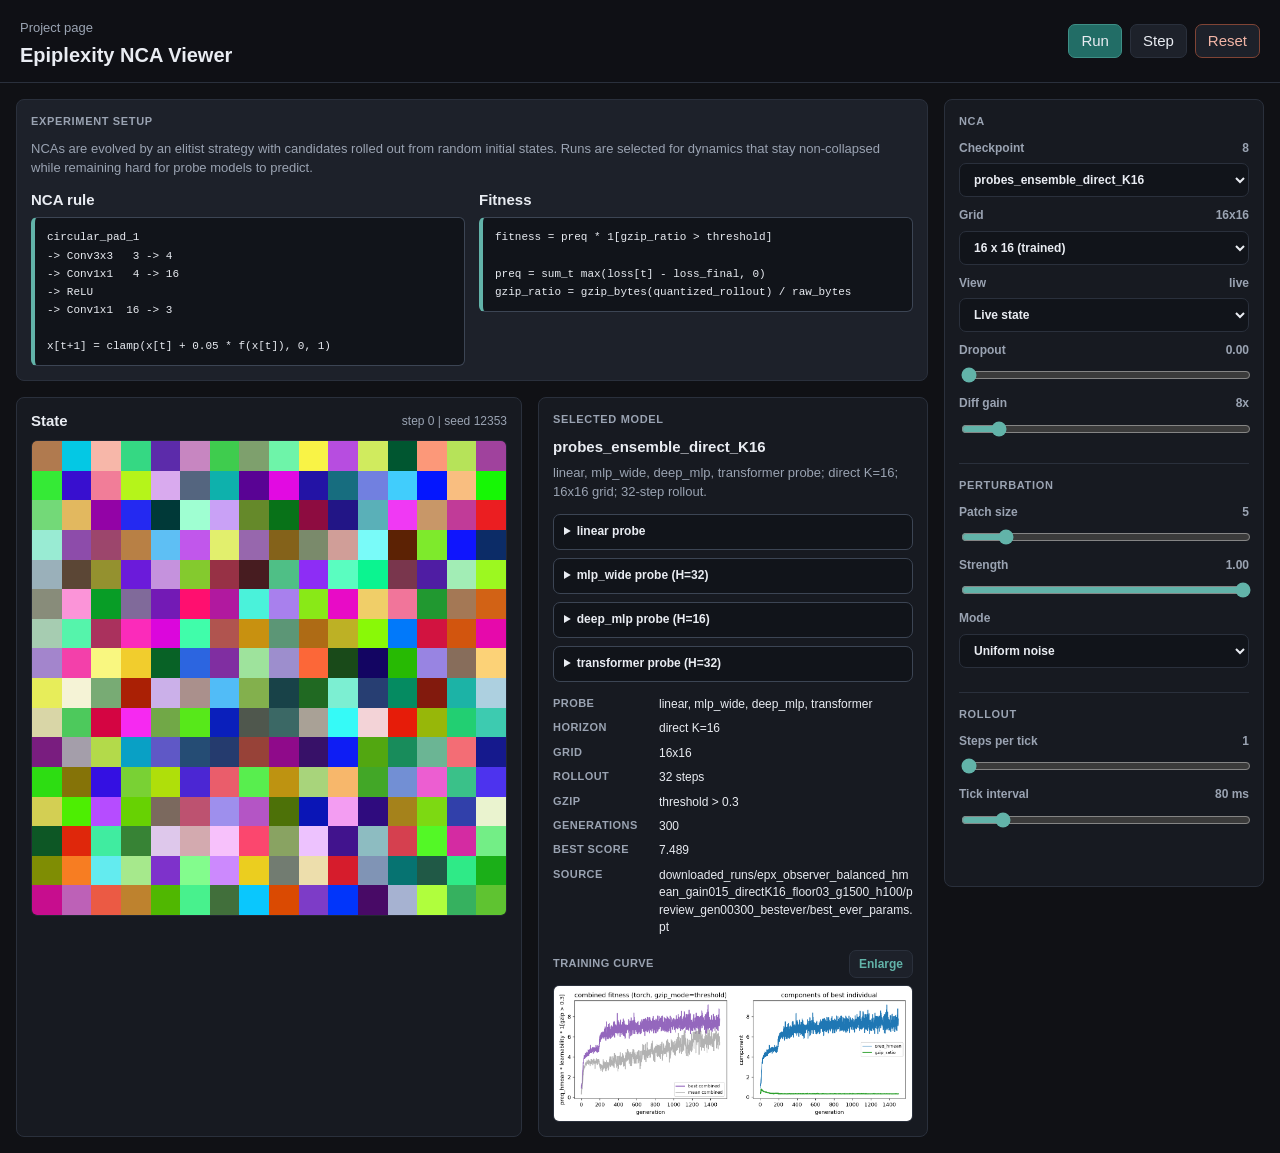
==== viewer/index.html @ c2cd3608 "Sync static viewer with local UI" ====
<!doctype html>
<html lang="en">
<head>
<meta charset="utf-8" />
<meta name="viewport" content="width=device-width, initial-scale=1" />
<meta name="robots" content="noindex, nofollow, noarchive, nosnippet" />
<meta name="googlebot" content="noindex, nofollow, noarchive, nosnippet" />
<title>Epiplexity NCA Viewer</title>
<link rel="stylesheet" href="viewer.css" />
</head>
<body>
<div class="app">
  <header class="topbar">
    <div>
      <a class="back-link" href="../">Project page</a>
      <h1>Epiplexity NCA Viewer</h1>
    </div>
    <div class="actions">
      <button id="runBtn" class="primary" type="button">Run</button>
      <button id="stepBtn" type="button">Step</button>
      <button id="resetBtn" class="warn" type="button">Reset</button>
    </div>
  </header>

  <main>
    <section class="stage" aria-label="NCA state">
      <section class="setup-panel" aria-label="Experiment setup">
        <p class="section-title">Experiment Setup</p>
        <p class="summary">
          NCAs are evolved by an elitist strategy with candidates rolled out from random initial states.
          Runs are selected for dynamics that stay non-collapsed while remaining hard for probe models to predict.
        </p>
        <div class="setup-grid">
          <div>
            <h2>NCA rule</h2>
            <code class="formula">circular_pad_1
-&gt; Conv3x3   3 -&gt; 4
-&gt; Conv1x1   4 -&gt; 16
-&gt; ReLU
-&gt; Conv1x1  16 -&gt; 3

x[t+1] = clamp(x[t] + 0.05 * f(x[t]), 0, 1)</code>
          </div>
          <div>
            <h2>Fitness</h2>
            <code class="formula">fitness = preq * 1[gzip_ratio &gt; threshold]

preq = sum_t max(loss[t] - loss_final, 0)
gzip_ratio = gzip_bytes(quantized_rollout) / raw_bytes</code>
          </div>
        </div>
      </section>
      <div class="viewport">
        <div class="viewport-head">
          <h2>State</h2>
          <output id="stepReadout">step 0 | seed --</output>
        </div>
        <div class="canvas-wrap">
          <canvas id="stateCanvas" width="32" height="32"></canvas>
          <div id="patchBox" class="patch-box"></div>
        </div>
      </div>
      <section class="model-panel" aria-label="Selected model">
        <p class="section-title">Selected Model</p>
        <h2 id="modelTitle">Loading</h2>
        <p id="modelSummary" class="summary">Loading exported checkpoints.</p>
        <div id="probeArchitectures" class="probe-architectures"></div>
        <dl id="modelStats" class="stats"></dl>
        <div id="modelMedia" class="model-media"></div>
      </section>
    </section>

    <aside class="controls" aria-label="Viewer controls">
      <section>
        <p class="section-title">NCA</p>
        <label>
          <span>Checkpoint <output id="modelCount">0</output></span>
          <select id="modelSelect"></select>
        </label>
        <label>
          <span>Grid <output id="gridOut">trained</output></span>
          <select id="gridSelect"></select>
        </label>
        <label>
          <span>View <output id="viewOut">live</output></span>
          <select id="viewMode">
            <option value="live">Live state</option>
            <option value="diff">Perturbation diff</option>
            <option value="reference">Reference</option>
          </select>
        </label>
        <label>
          <span>Dropout <output id="pDropOut">0.00</output></span>
          <input id="pDrop" type="range" min="0" max="0.95" step="0.01" value="0" />
        </label>
        <label>
          <span>Diff gain <output id="diffGainOut">8x</output></span>
          <input id="diffGain" type="range" min="1" max="64" step="1" value="8" />
        </label>
      </section>

      <section>
        <p class="section-title">Perturbation</p>
        <label>
          <span>Patch size <output id="patchSizeOut">5</output></span>
          <input id="patchSize" type="range" min="1" max="31" step="2" value="5" />
        </label>
        <label>
          <span>Strength <output id="strengthOut">1.00</output></span>
          <input id="strength" type="range" min="0" max="1" step="0.01" value="1" />
        </label>
        <label>
          <span>Mode</span>
          <select id="noiseMode">
            <option value="uniform">Uniform noise</option>
            <option value="add">Add noise</option>
            <option value="zero">Zero patch</option>
            <option value="one">One patch</option>
            <option value="invert">Invert patch</option>
          </select>
        </label>
      </section>

      <section>
        <p class="section-title">Rollout</p>
        <label>
          <span>Steps per tick <output id="stepsOut">1</output></span>
          <input id="stepsPerTick" type="range" min="1" max="32" step="1" value="1" />
        </label>
        <label>
          <span>Tick interval <output id="intervalOut">80 ms</output></span>
          <input id="tickMs" type="range" min="20" max="500" step="10" value="80" />
        </label>
      </section>

      <div id="status" class="status" role="status"></div>
    </aside>
  </main>
</div>
<div id="mediaDialog" class="media-dialog" role="dialog" aria-modal="true" aria-hidden="true">
  <div class="media-dialog-card">
    <div class="media-dialog-head">
      <div id="mediaDialogTitle" class="media-dialog-title"></div>
      <button id="mediaDialogClose" class="media-dialog-close" type="button" aria-label="Close enlarged plot">x</button>
    </div>
    <img id="mediaDialogImg" alt="" />
  </div>
</div>
<script src="viewer.js"></script>
</body>
</html>
---- viewer/viewer.css ----
:root {
  --bg: #101115;
  --panel: #171a21;
  --panel-2: #1d212a;
  --fg: #e9ecf2;
  --muted: #9aa3b2;
  --line: #2a303c;
  --accent: #62b3a9;
  --accent-2: #e2a84e;
  --warn: #d46b52;
  --black: #050608;
}

* { box-sizing: border-box; }

html,
body {
  margin: 0;
  min-height: 100%;
  background: var(--bg);
  color: var(--fg);
  font: 15px/1.45 -apple-system, BlinkMacSystemFont, "Segoe UI", Roboto, Helvetica, Arial, sans-serif;
}

button,
input,
select {
  font: inherit;
}

a {
  color: var(--accent);
  text-decoration: none;
}

a:hover { text-decoration: underline; }

.app {
  min-height: 100vh;
  display: grid;
  grid-template-rows: auto 1fr;
}

.topbar {
  display: flex;
  align-items: center;
  justify-content: space-between;
  gap: 18px;
  padding: 16px 20px;
  border-bottom: 1px solid var(--line);
  background: rgba(16, 17, 21, 0.92);
}

.back-link {
  display: inline-flex;
  margin-bottom: 6px;
  color: var(--muted);
  font-size: 13px;
}

h1,
h2,
p {
  margin: 0;
}

h1 {
  font-size: 20px;
  line-height: 1.1;
}

h2 {
  font-size: 15px;
  line-height: 1.2;
}

.actions {
  display: flex;
  align-items: center;
  gap: 8px;
  flex-wrap: wrap;
  justify-content: flex-end;
}

button {
  height: 34px;
  border: 1px solid var(--line);
  border-radius: 7px;
  padding: 0 12px;
  background: var(--panel-2);
  color: var(--fg);
  cursor: pointer;
}

button:hover {
  border-color: #465063;
}

button.primary {
  border-color: #3e8f86;
  background: #226d66;
}

button.warn {
  border-color: #804435;
  color: #f2b5a6;
}

main {
  display: grid;
  grid-template-columns: minmax(0, 1fr) 320px;
  gap: 16px;
  padding: 16px;
  min-height: 0;
}

.stage {
  display: grid;
  grid-template-columns: minmax(300px, 680px) minmax(260px, 390px);
  align-content: start;
  justify-content: center;
  gap: 16px;
  min-width: 0;
}

.viewport,
.model-panel,
.controls {
  border: 1px solid var(--line);
  border-radius: 8px;
  background: var(--panel);
}

.viewport,
.model-panel {
  padding: 14px;
}

.viewport-head {
  display: flex;
  align-items: center;
  justify-content: space-between;
  gap: 12px;
  margin-bottom: 10px;
}

output {
  color: var(--muted);
  font-size: 12px;
  font-variant-numeric: tabular-nums;
}

.canvas-wrap {
  position: relative;
  width: 100%;
  aspect-ratio: 1 / 1;
  overflow: hidden;
  border: 1px solid #232733;
  border-radius: 6px;
  background: var(--black);
}

canvas {
  display: block;
  width: 100%;
  height: 100%;
  image-rendering: pixelated;
  image-rendering: crisp-edges;
  cursor: crosshair;
}

.patch-box {
  position: absolute;
  display: none;
  pointer-events: none;
  border: 1px solid rgba(255, 255, 255, 0.86);
  outline: 1px solid rgba(0, 0, 0, 0.72);
}

.model-panel {
  align-self: start;
  min-width: 0;
}

.section-title {
  margin-bottom: 10px;
  color: var(--muted);
  font-size: 11px;
  font-weight: 700;
  letter-spacing: 0.06em;
  text-transform: uppercase;
}

.summary {
  margin-top: 8px;
  color: var(--muted);
  font-size: 13px;
}

.stats {
  display: grid;
  grid-template-columns: 96px minmax(0, 1fr);
  gap: 7px 10px;
  margin: 14px 0 0;
}

.stats dt {
  color: var(--muted);
  font-size: 11px;
  font-weight: 700;
  letter-spacing: 0.04em;
  text-transform: uppercase;
}

.stats dd {
  margin: 0;
  min-width: 0;
  overflow-wrap: anywhere;
  color: var(--fg);
  font-size: 12px;
}

.controls {
  align-self: start;
  padding: 14px;
}

.controls section {
  padding: 14px 0;
  border-top: 1px solid var(--line);
}

.controls section:first-child {
  padding-top: 0;
  border-top: 0;
}

label {
  display: grid;
  gap: 6px;
  margin: 10px 0;
  color: var(--fg);
  font-size: 12px;
  font-weight: 650;
}

label span {
  display: flex;
  align-items: center;
  justify-content: space-between;
  gap: 10px;
  color: var(--muted);
}

select,
input[type="number"] {
  width: 100%;
  min-height: 34px;
  border: 1px solid var(--line);
  border-radius: 7px;
  padding: 0 10px;
  background: #11141a;
  color: var(--fg);
}

input[type="range"] {
  width: 100%;
  accent-color: var(--accent);
}

.status {
  min-height: 18px;
  color: var(--warn);
  font-size: 12px;
  line-height: 1.35;
}



.setup-panel {
  grid-column: 1 / -1;
  border: 1px solid var(--line);
  border-radius: 8px;
  padding: 14px;
  background: var(--panel-2);
}

.setup-grid {
  display: grid;
  grid-template-columns: repeat(2, minmax(0, 1fr));
  gap: 14px;
  margin-top: 14px;
}

.formula {
  display: block;
  margin-top: 8px;
  padding: 10px 12px;
  overflow-wrap: anywhere;
  white-space: pre-wrap;
  border: 1px solid #3c4554;
  border-left: 4px solid var(--accent);
  border-radius: 6px;
  background: #11141a;
  color: var(--fg);
  font: 11px/1.65 ui-monospace, SFMono-Regular, Menlo, Consolas, "Liberation Mono", monospace;
}

.probe-architectures {
  display: grid;
  gap: 8px;
  margin-top: 12px;
}

.probe-architectures details {
  border: 1px solid #3c4554;
  border-radius: 7px;
  background: #11141a;
}

.probe-architectures summary {
  min-height: 34px;
  padding: 8px 10px;
  cursor: pointer;
  color: var(--fg);
  font-size: 12px;
  font-weight: 700;
}

.probe-architectures .formula {
  margin: 0 10px 10px;
  border-left-color: var(--accent-2);
}

.model-media {
  display: grid;
  gap: 12px;
  margin-top: 14px;
}

.media-block {
  display: grid;
  gap: 7px;
}

.media-head {
  display: flex;
  align-items: center;
  justify-content: space-between;
  gap: 8px;
}

.media-title {
  color: var(--muted);
  font-size: 11px;
  font-weight: 700;
  letter-spacing: 0.04em;
  text-transform: uppercase;
}

.media-zoom {
  height: 28px;
  padding: 0 9px;
  color: var(--accent);
  font-size: 12px;
  font-weight: 700;
}

.model-media img {
  display: block;
  width: 100%;
  height: auto;
  border: 1px solid var(--line);
  border-radius: 6px;
  background: #fff;
  cursor: zoom-in;
}

.media-empty {
  color: var(--muted);
  font-size: 12px;
}

.media-dialog {
  position: fixed;
  inset: 0;
  z-index: 20;
  display: none;
  align-items: center;
  justify-content: center;
  padding: 18px;
  background: rgba(0, 0, 0, 0.72);
}

.media-dialog.open {
  display: flex;
}

.media-dialog-card {
  width: min(96vw, 1400px);
  max-height: 94vh;
  overflow: hidden;
  border: 1px solid var(--line);
  border-radius: 8px;
  background: var(--panel);
}

.media-dialog-head {
  display: flex;
  align-items: center;
  justify-content: space-between;
  gap: 12px;
  padding: 10px 12px;
  border-bottom: 1px solid var(--line);
}

.media-dialog-title {
  min-width: 0;
  overflow: hidden;
  text-overflow: ellipsis;
  white-space: nowrap;
  font-size: 13px;
  font-weight: 700;
}

.media-dialog-close {
  width: 30px;
  height: 30px;
  padding: 0;
}

.media-dialog img {
  display: block;
  width: 100%;
  max-height: calc(94vh - 52px);
  object-fit: contain;
  background: #fff;
}

@media (max-width: 760px) {
  .setup-panel {
    grid-column: auto;
  }

  .setup-grid {
    grid-template-columns: 1fr;
  }
}

@media (max-width: 1040px) {
  main {
    grid-template-columns: 1fr;
  }

  .controls {
    order: -1;
  }
}

@media (max-width: 760px) {
  .topbar {
    align-items: stretch;
    flex-direction: column;
  }

  .actions {
    justify-content: flex-start;
  }

  .stage {
    grid-template-columns: 1fr;
  }
}
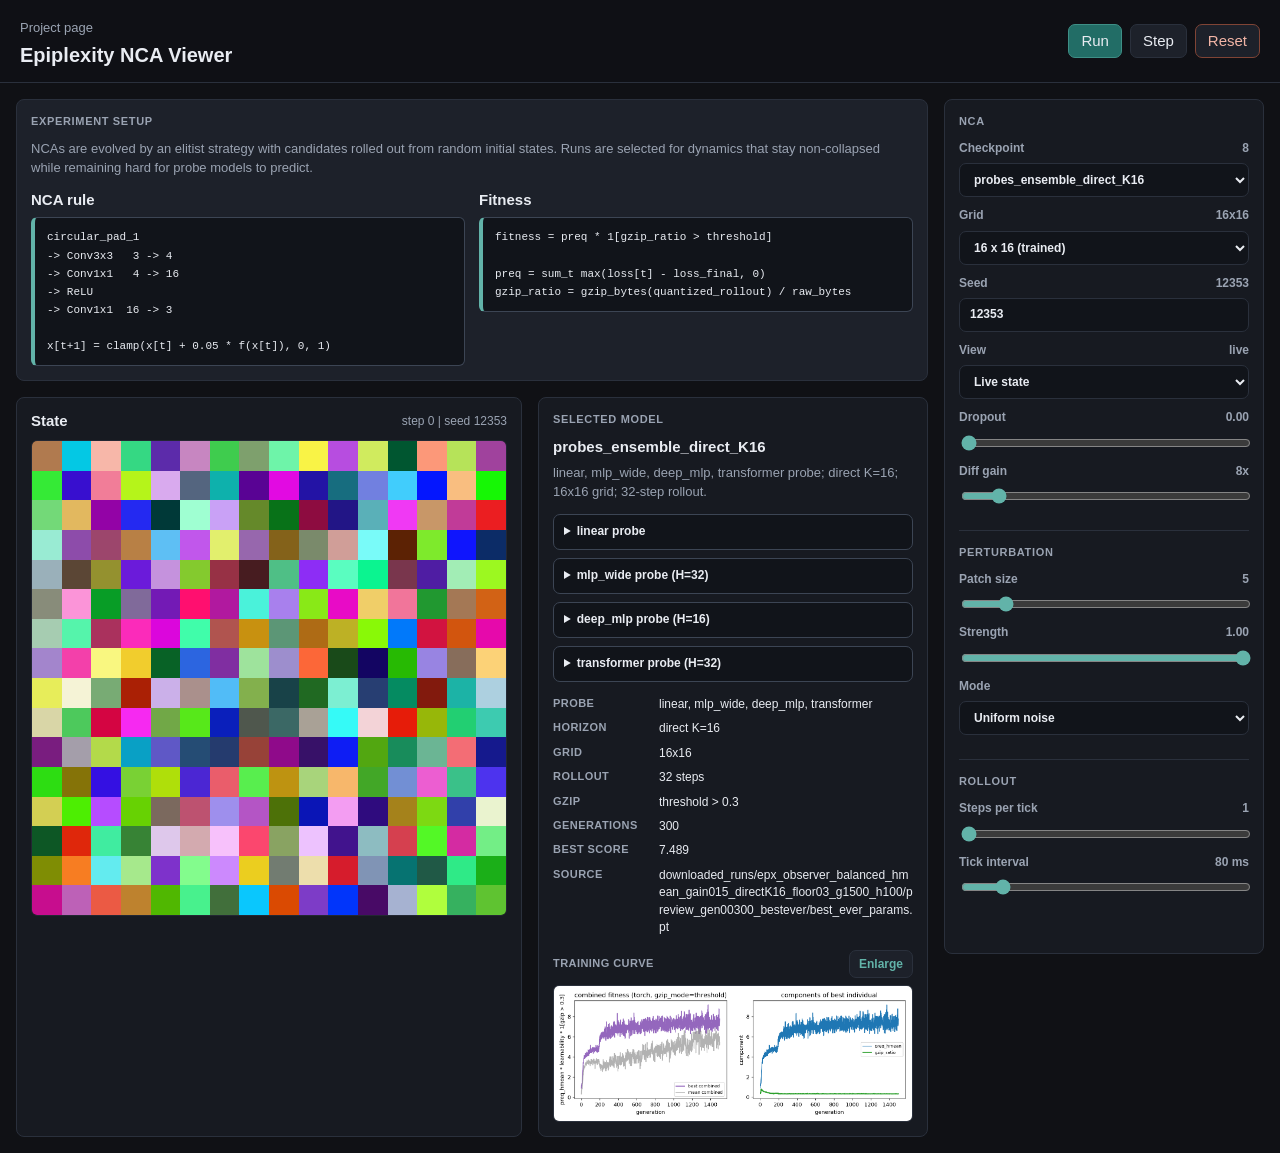
==== commit 2ca03ba6: "Fix static viewer controls" ====
--- a/viewer/index.html
+++ b/viewer/index.html
@@ -82,6 +82,10 @@
           <select id="gridSelect"></select>
         </label>
         <label>
+          <span>Seed <output id="seedOut">12353</output></span>
+          <input id="seedInput" type="number" min="0" step="1" value="12353" />
+        </label>
+        <label>
           <span>View <output id="viewOut">live</output></span>
           <select id="viewMode">
             <option value="live">Live state</option>
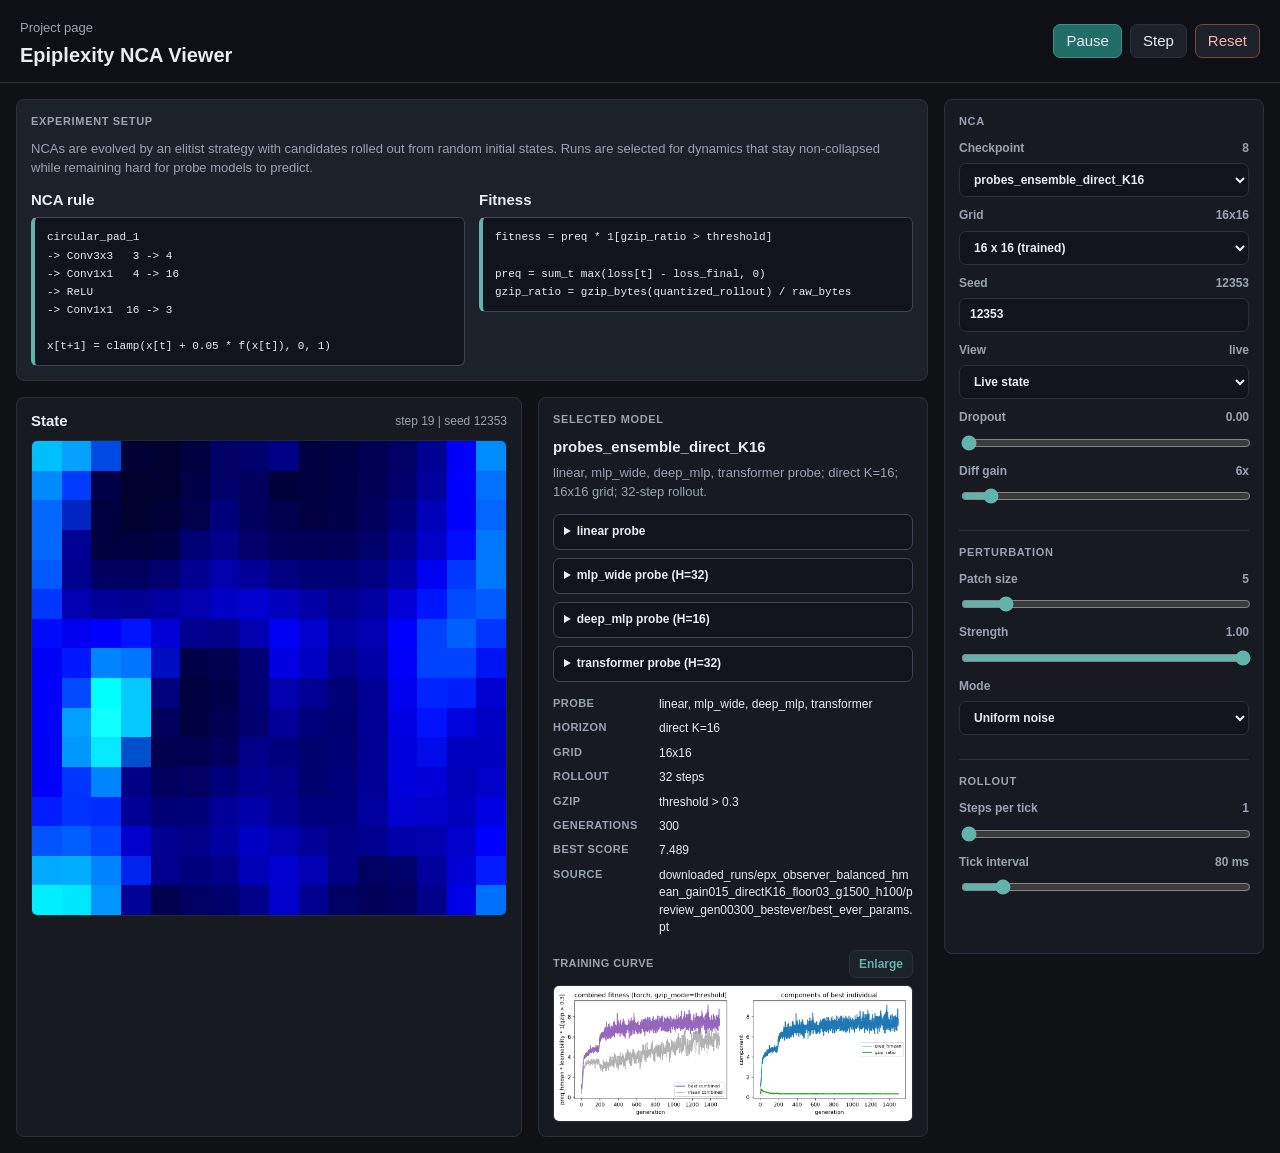
==== commit 90abb720: "Fix static viewer model switching" ====
--- a/viewer/index.html
+++ b/viewer/index.html
@@ -98,8 +98,8 @@
           <input id="pDrop" type="range" min="0" max="0.95" step="0.01" value="0" />
         </label>
         <label>
-          <span>Diff gain <output id="diffGainOut">8x</output></span>
-          <input id="diffGain" type="range" min="1" max="64" step="1" value="8" />
+          <span>Diff gain <output id="diffGainOut">6x</output></span>
+          <input id="diffGain" type="range" min="1" max="64" step="1" value="6" />
         </label>
       </section>
 
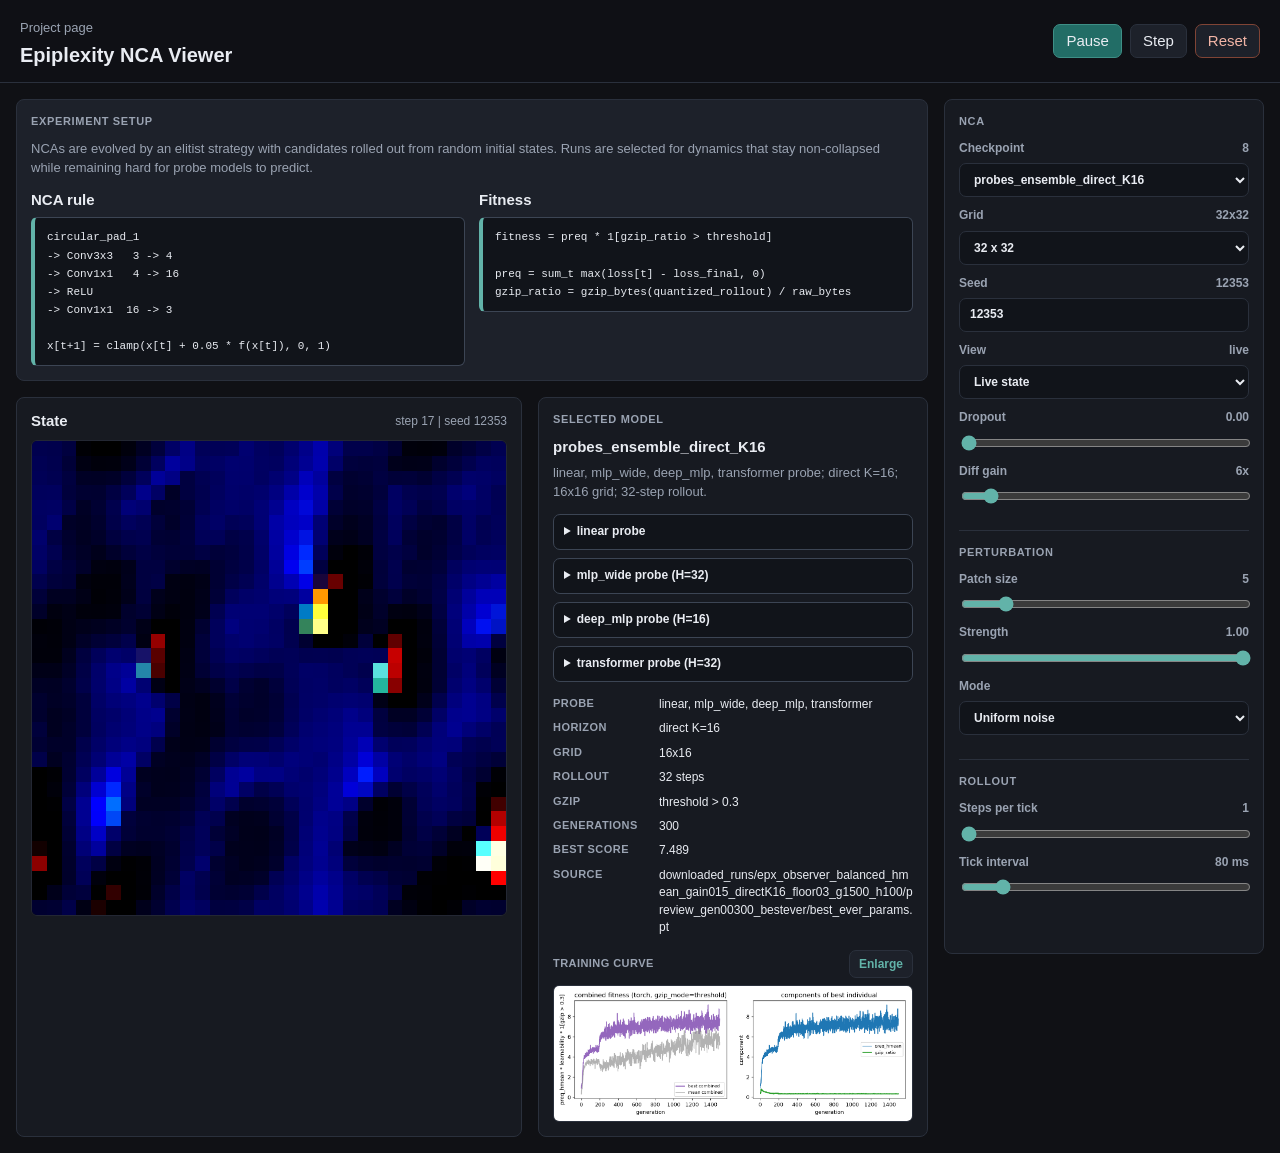
==== commit 44fa029a: "Default static viewer to 32x32 grid" ====
--- a/viewer/index.html
+++ b/viewer/index.html
@@ -78,7 +78,7 @@
           <select id="modelSelect"></select>
         </label>
         <label>
-          <span>Grid <output id="gridOut">trained</output></span>
+          <span>Grid <output id="gridOut">32x32</output></span>
           <select id="gridSelect"></select>
         </label>
         <label>
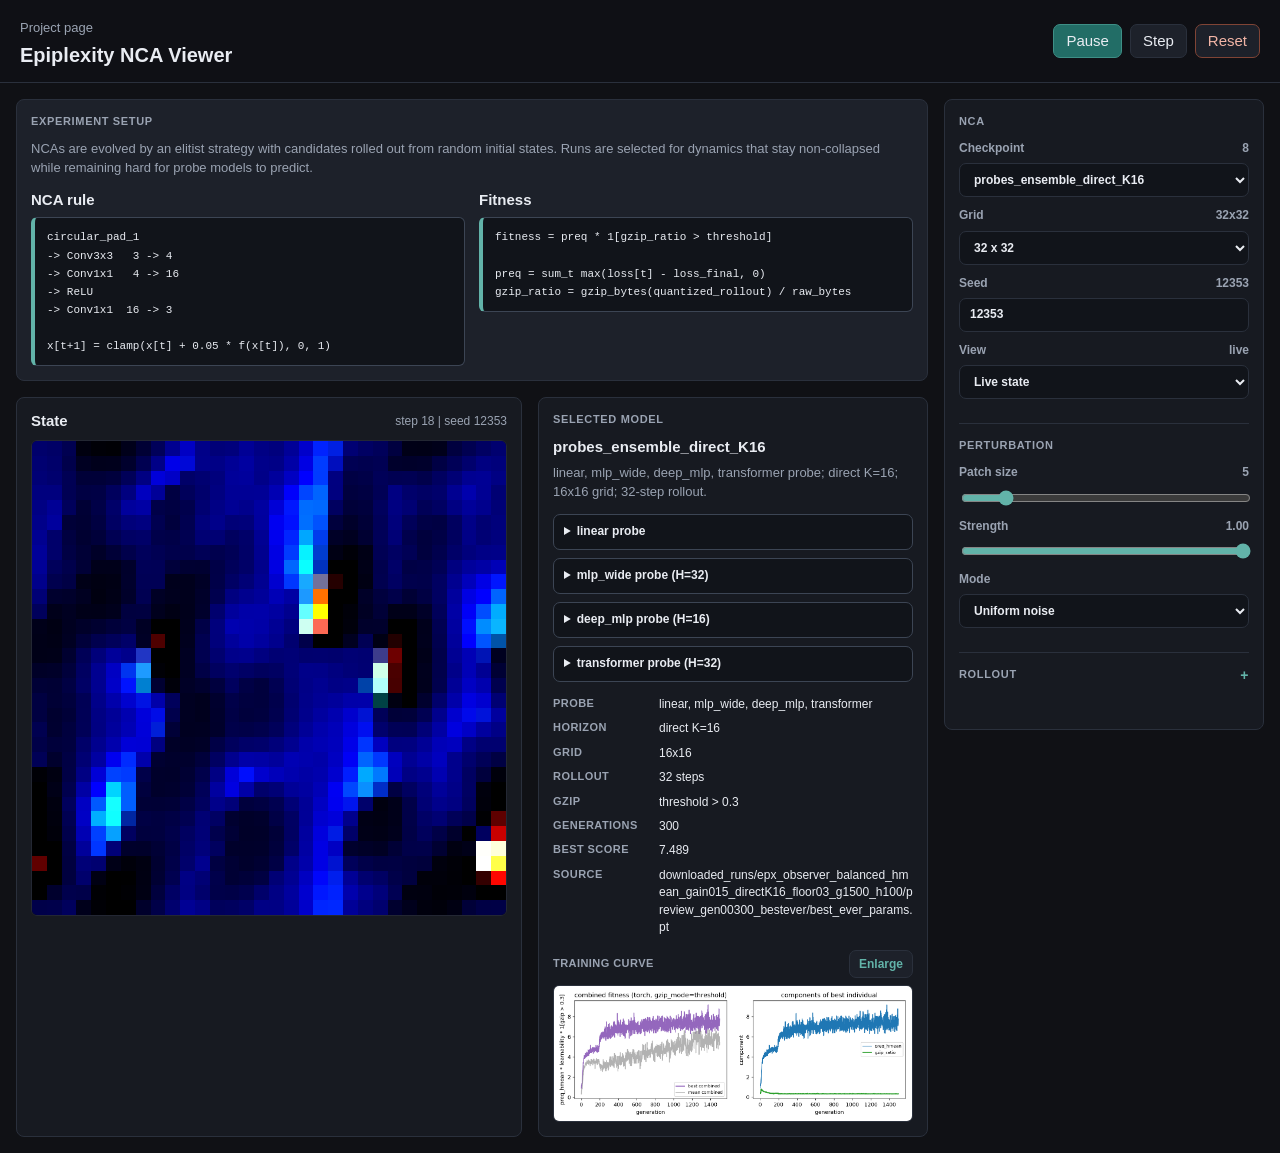
==== commit 562a1021: "Simplify static viewer controls" ====
--- a/viewer/index.html
+++ b/viewer/index.html
@@ -93,14 +93,10 @@
             <option value="reference">Reference</option>
           </select>
         </label>
-        <label>
-          <span>Dropout <output id="pDropOut">0.00</output></span>
-          <input id="pDrop" type="range" min="0" max="0.95" step="0.01" value="0" />
-        </label>
-        <label>
-          <span>Diff gain <output id="diffGainOut">6x</output></span>
-          <input id="diffGain" type="range" min="1" max="64" step="1" value="6" />
-        </label>
+        <input id="pDrop" type="hidden" value="0" />
+        <output id="pDropOut" hidden>0.00</output>
+        <input id="diffGain" type="hidden" value="6" />
+        <output id="diffGainOut" hidden>6x</output>
       </section>
 
       <section>
@@ -125,8 +121,8 @@
         </label>
       </section>
 
-      <section>
-        <p class="section-title">Rollout</p>
+      <details class="control-section">
+        <summary class="section-title">Rollout</summary>
         <label>
           <span>Steps per tick <output id="stepsOut">1</output></span>
           <input id="stepsPerTick" type="range" min="1" max="32" step="1" value="1" />
@@ -135,7 +131,7 @@
           <span>Tick interval <output id="intervalOut">80 ms</output></span>
           <input id="tickMs" type="range" min="20" max="500" step="10" value="80" />
         </label>
-      </section>
+      </details>
 
       <div id="status" class="status" role="status"></div>
     </aside>
--- a/viewer/viewer.css
+++ b/viewer/viewer.css
@@ -225,7 +225,8 @@
   padding: 14px;
 }
 
-.controls section {
+.controls section,
+.controls details.control-section {
   padding: 14px 0;
   border-top: 1px solid var(--line);
 }
@@ -233,6 +234,35 @@
 .controls section:first-child {
   padding-top: 0;
   border-top: 0;
+}
+
+.controls details.control-section > summary.section-title {
+  display: flex;
+  align-items: center;
+  justify-content: space-between;
+  gap: 10px;
+  margin-bottom: 0;
+  cursor: pointer;
+  list-style: none;
+}
+
+.controls details.control-section[open] > summary.section-title {
+  margin-bottom: 10px;
+}
+
+.controls details.control-section > summary.section-title::-webkit-details-marker {
+  display: none;
+}
+
+.controls details.control-section > summary.section-title::after {
+  content: "+";
+  color: var(--accent);
+  font-size: 14px;
+  line-height: 1;
+}
+
+.controls details.control-section[open] > summary.section-title::after {
+  content: "-";
 }
 
 label {
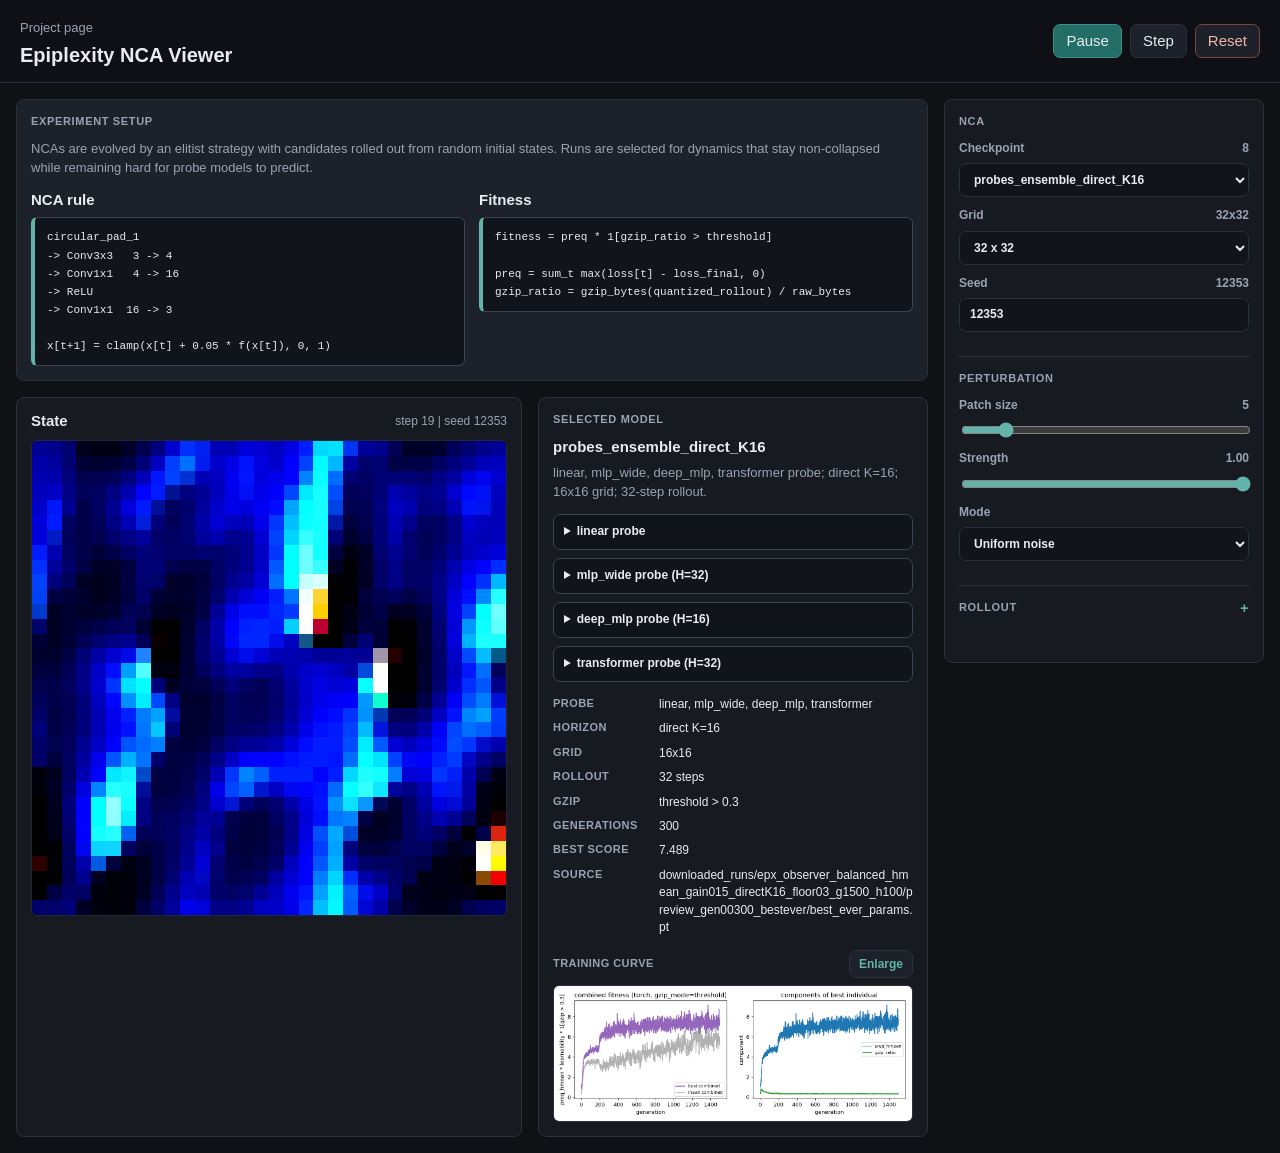
==== commit 02364e3b: "Force static viewer live mode" ====
--- a/viewer/index.html
+++ b/viewer/index.html
@@ -85,14 +85,6 @@
           <span>Seed <output id="seedOut">12353</output></span>
           <input id="seedInput" type="number" min="0" step="1" value="12353" />
         </label>
-        <label>
-          <span>View <output id="viewOut">live</output></span>
-          <select id="viewMode">
-            <option value="live">Live state</option>
-            <option value="diff">Perturbation diff</option>
-            <option value="reference">Reference</option>
-          </select>
-        </label>
         <input id="pDrop" type="hidden" value="0" />
         <output id="pDropOut" hidden>0.00</output>
         <input id="diffGain" type="hidden" value="6" />
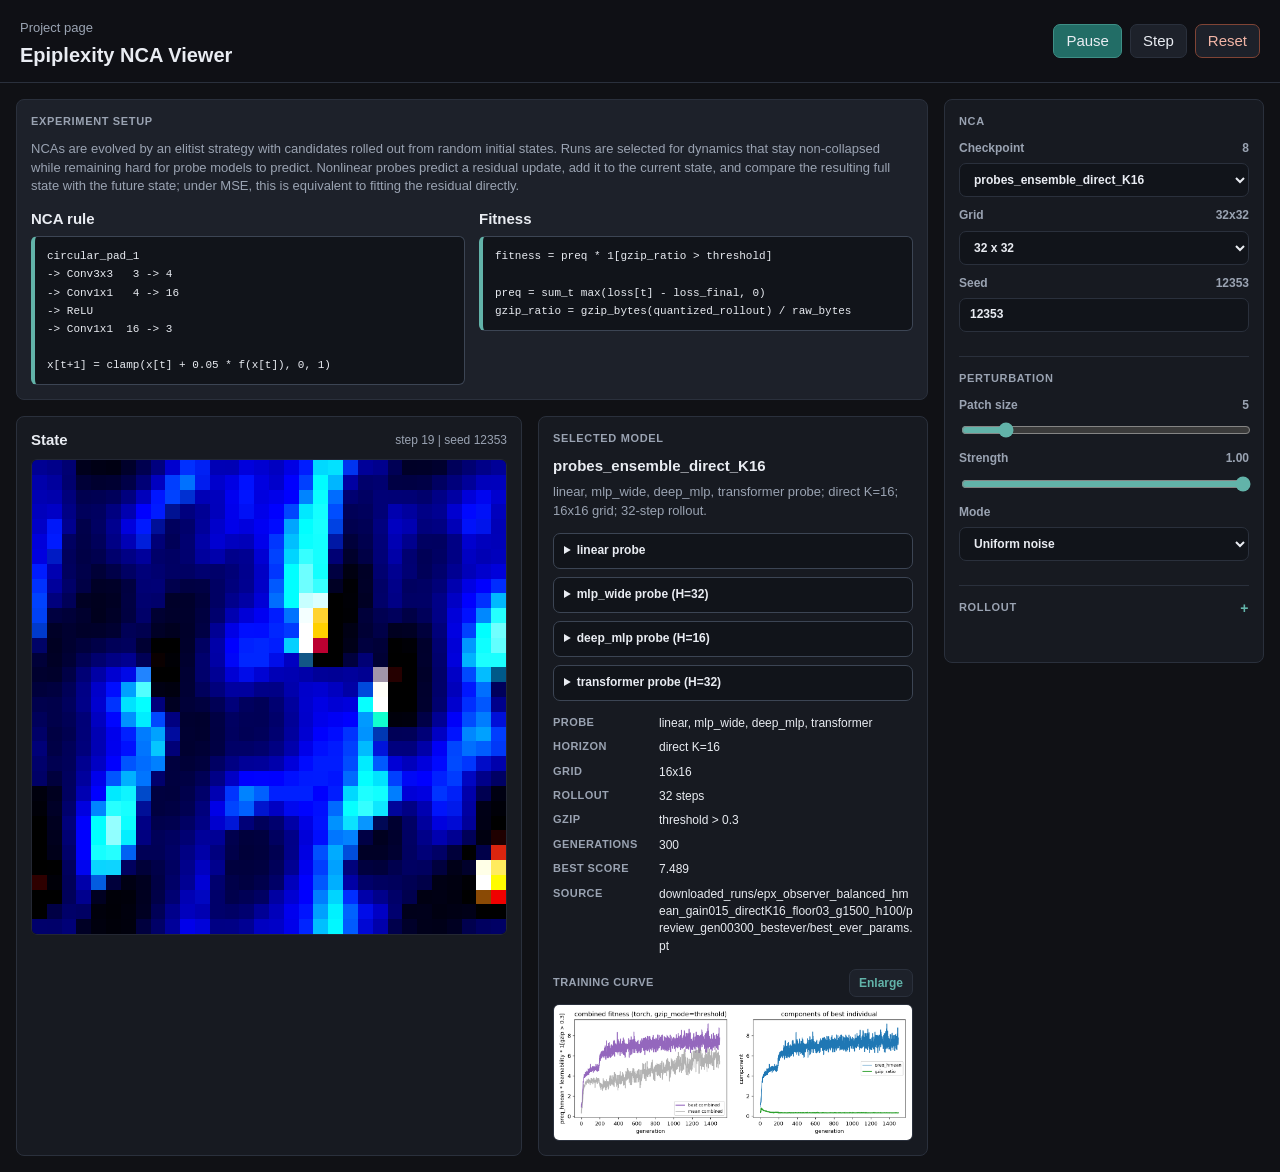
==== commit a4464369: "Explain residual probe targets" ====
--- a/viewer/index.html
+++ b/viewer/index.html
@@ -29,6 +29,7 @@
         <p class="summary">
           NCAs are evolved by an elitist strategy with candidates rolled out from random initial states.
           Runs are selected for dynamics that stay non-collapsed while remaining hard for probe models to predict.
+          Nonlinear probes predict a residual update, add it to the current state, and compare the resulting full state with the future state; under MSE, this is equivalent to fitting the residual directly.
         </p>
         <div class="setup-grid">
           <div>
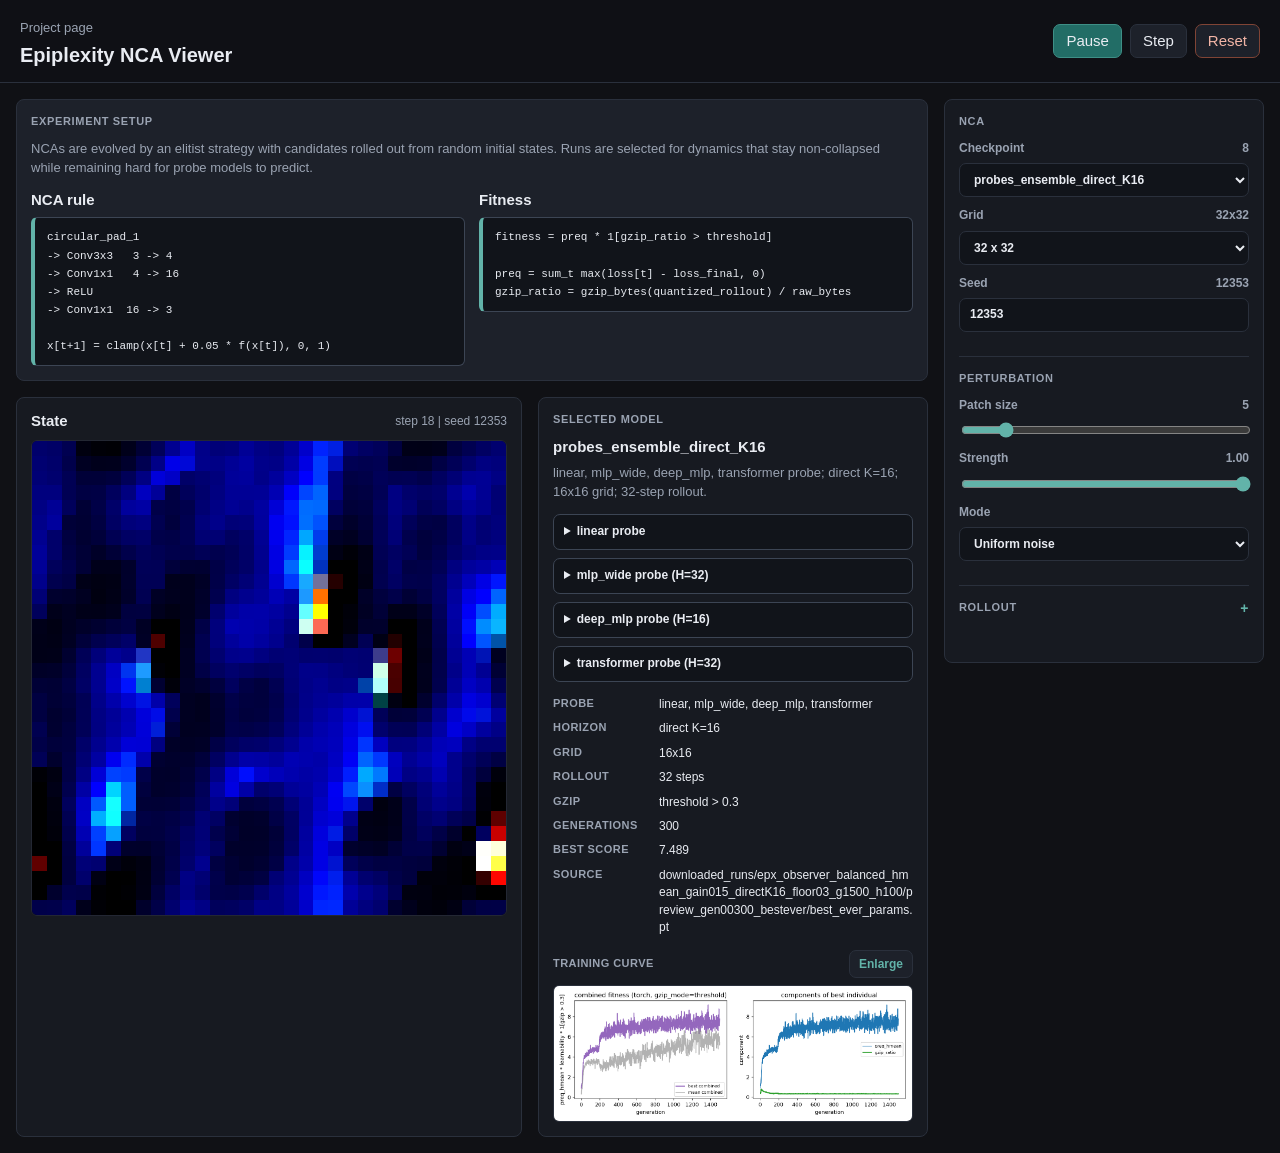
==== commit 20e87018: "Remove residual probe note" ====
--- a/viewer/index.html
+++ b/viewer/index.html
@@ -29,7 +29,6 @@
         <p class="summary">
           NCAs are evolved by an elitist strategy with candidates rolled out from random initial states.
           Runs are selected for dynamics that stay non-collapsed while remaining hard for probe models to predict.
-          Nonlinear probes predict a residual update, add it to the current state, and compare the resulting full state with the future state; under MSE, this is equivalent to fitting the residual directly.
         </p>
         <div class="setup-grid">
           <div>
